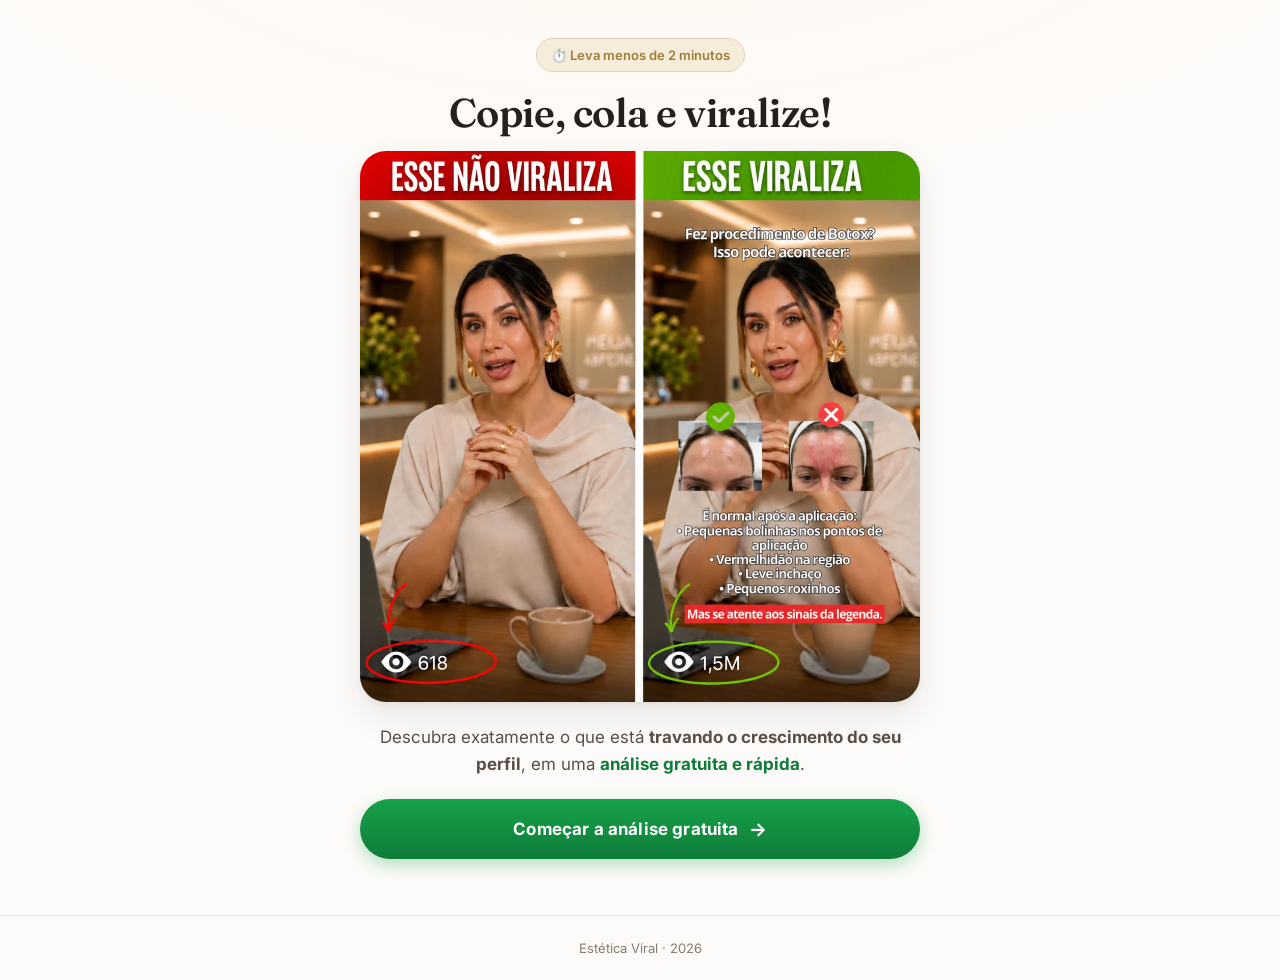
==== index.html @ 7d058a98 "Refaz o quiz de estética com novo visual e passo a passo em 12 telas Reconstrói o funil interativo c" ====
<!DOCTYPE html>
<html lang="pt-BR">
<head>
<meta charset="utf-8">
<meta name="viewport" content="width=device-width, initial-scale=1, viewport-fit=cover">
<title>Estética Viral — Análise gratuita do seu Instagram</title>
<meta name="description" content="Descubra em 2 minutos o que está travando o crescimento do seu perfil de estética e receba um plano de conteúdo personalizado.">
<meta name="theme-color" content="#FDFBF9">
<meta name="robots" content="noindex">

<meta property="og:type" content="website">
<meta property="og:title" content="Estética Viral — Análise gratuita do seu Instagram">
<meta property="og:description" content="Descubra o que está travando o crescimento do seu perfil de estética.">
<meta property="og:image" content="assets/img/comparativo-viral.webp">

<link rel="icon" href="data:image/svg+xml,<svg xmlns='http://www.w3.org/2000/svg' viewBox='0 0 100 100'><text y='.9em' font-size='90'>✨</text></svg>">
<link rel="preconnect" href="https://fonts.googleapis.com">
<link rel="preconnect" href="https://fonts.gstatic.com" crossorigin>
<link href="https://fonts.googleapis.com/css2?family=Fraunces:opsz,wght@9..144,600;9..144,700&family=Inter:wght@400;500;600;700&display=swap" rel="stylesheet">
<link rel="preload" as="image" href="assets/img/comparativo-viral.webp">
<link rel="stylesheet" href="assets/css/style.css">
</head>
<body>

<a class="skip-link" href="#quiz">Ir para o conteúdo</a>

<!-- Barra de progresso (aparece só nas etapas de pergunta) -->
<header class="topbar" id="topbar" hidden>
  <div class="topbar__inner">
    <button class="topbar__back" id="btnBack" type="button" aria-label="Voltar para a etapa anterior">
      <svg viewBox="0 0 24 24" aria-hidden="true"><path d="M15 5l-7 7 7 7" fill="none" stroke="currentColor" stroke-width="2" stroke-linecap="round" stroke-linejoin="round"/></svg>
    </button>
    <div class="progress" role="progressbar" aria-valuemin="0" aria-valuemax="100" aria-valuenow="0" aria-label="Progresso do quiz">
      <div class="progress__bar" id="progressBar"></div>
    </div>
    <span class="topbar__count" id="stepCount">1/7</span>
  </div>
</header>

<main id="quiz" class="quiz" aria-live="polite"></main>

<footer class="sitefoot">
  <p>Estética Viral · <span id="year"></span></p>
</footer>

<!-- Região para anúncios a leitores de tela -->
<div class="sr-only" role="status" id="srStatus"></div>

<script src="assets/js/content.js"></script>
<script src="assets/js/quiz.js"></script>
</body>
</html>
---- assets/css/style.css ----
/* ==========================================================================
   Estética Viral — quiz funnel
   Paleta nude + dourado (nicho estética), CTA verde para conversão.
   ========================================================================== */

:root {
  --nude-50:  #FDFBF9;
  --nude-100: #F8F2EC;
  --nude-200: #EFE3D6;
  --nude-300: #E2D0BE;

  --ink:      #26201C;
  --ink-soft: #5B4E45;
  --muted:    #8A7A6E;

  --gold:      #C8A45C;
  --gold-deep: #A07C34;
  --gold-soft: #F6ECDA;

  --green:      #17A24A;
  --green-deep: #0E7C38;
  --green-soft: #E4F5E9;

  --rose:      #E9B7B0;
  --danger:    #C0392B;
  --danger-bg: #FBE4E1;

  --radius:    18px;
  --radius-lg: 26px;
  --shadow-sm: 0 1px 2px rgba(38,32,28,.06), 0 4px 12px rgba(38,32,28,.05);
  --shadow-md: 0 2px 6px rgba(38,32,28,.07), 0 14px 34px rgba(38,32,28,.09);
  --shadow-cta: 0 6px 18px rgba(23,162,74,.32);

  --wrap: 560px;
  --ease: cubic-bezier(.22,.8,.3,1);
}

*, *::before, *::after { box-sizing: border-box; }

html { -webkit-text-size-adjust: 100%; }

body {
  margin: 0;
  background: var(--nude-50);
  background-image:
    radial-gradient(1100px 520px at 50% -180px, #FFF7EE 0%, rgba(255,247,238,0) 70%);
  color: var(--ink);
  font-family: 'Inter', -apple-system, BlinkMacSystemFont, 'Segoe UI', Roboto, sans-serif;
  font-size: 17px;
  line-height: 1.55;
  -webkit-font-smoothing: antialiased;
  min-height: 100svh;
  display: flex;
  flex-direction: column;
}

img { max-width: 100%; display: block; }

.sr-only {
  position: absolute; width: 1px; height: 1px; padding: 0; margin: -1px;
  overflow: hidden; clip: rect(0 0 0 0); white-space: nowrap; border: 0;
}

.skip-link {
  position: absolute; left: -9999px; top: 0; z-index: 100;
  background: var(--ink); color: #fff; padding: 10px 16px; border-radius: 0 0 10px 0;
}
.skip-link:focus { left: 0; }

:focus-visible {
  outline: 3px solid var(--gold);
  outline-offset: 3px;
  border-radius: 6px;
}

.hl { color: var(--green-deep); font-weight: 700; }

/* --------------------------------------------------------------- topbar -- */

.topbar {
  position: sticky; top: 0; z-index: 20;
  background: rgba(253,251,249,.88);
  backdrop-filter: saturate(180%) blur(12px);
  border-bottom: 1px solid var(--nude-200);
  padding: 10px 0 11px;
}

.topbar__inner {
  width: min(100% - 32px, var(--wrap));
  margin-inline: auto;
  display: flex; align-items: center; gap: 12px;
}

.topbar__back {
  flex: none;
  width: 34px; height: 34px;
  display: grid; place-items: center;
  border: 1px solid var(--nude-200);
  background: #fff;
  border-radius: 50%;
  color: var(--ink-soft);
  cursor: pointer;
  transition: transform .18s var(--ease), border-color .18s;
}
.topbar__back svg { width: 17px; height: 17px; }
.topbar__back:hover { border-color: var(--gold); transform: translateX(-2px); }
.topbar__back[hidden] { visibility: hidden; display: grid; }

.progress {
  flex: 1;
  height: 7px;
  background: var(--nude-200);
  border-radius: 99px;
  overflow: hidden;
}
.progress__bar {
  height: 100%;
  width: 0;
  border-radius: 99px;
  background: linear-gradient(90deg, var(--gold) 0%, var(--gold-deep) 100%);
  transition: width .55s var(--ease);
}

.topbar__count {
  flex: none;
  font-size: 13px; font-weight: 600;
  color: var(--muted);
  font-variant-numeric: tabular-nums;
}

/* ----------------------------------------------------------------- shell -- */

.quiz {
  flex: 1;
  width: min(100% - 32px, var(--wrap));
  margin-inline: auto;
  padding: 26px 0 40px;
}

.step {
  animation: stepIn .45s var(--ease) both;
}
@keyframes stepIn {
  from { opacity: 0; transform: translateY(14px); }
  to   { opacity: 1; transform: none; }
}

/* ----------------------------------------------------------- typography -- */

h1, h2, h3 {
  font-family: 'Fraunces', Georgia, serif;
  font-weight: 600;
  line-height: 1.16;
  letter-spacing: -.01em;
  margin: 0 0 14px;
  text-wrap: balance;
}

h1 { font-size: clamp(30px, 8vw, 40px); }
h2 { font-size: clamp(24px, 6.2vw, 31px); }
h3 { font-size: 19px; }

.lead {
  font-size: 17px;
  color: var(--ink-soft);
  margin: 0 0 22px;
  text-wrap: pretty;
}

.hint {
  font-size: 15px;
  color: var(--muted);
  margin: -6px 0 20px;
}

.center { text-align: center; }

/* ------------------------------------------------------------- elements -- */

.badge {
  display: inline-block;
  font-size: 13px; font-weight: 600;
  color: var(--gold-deep);
  background: var(--gold-soft);
  border: 1px solid var(--nude-300);
  padding: 6px 14px;
  border-radius: 99px;
  margin-bottom: 18px;
}

.hero {
  border-radius: var(--radius-lg);
  overflow: hidden;
  box-shadow: var(--shadow-md);
  margin: 0 0 22px;
  background: var(--nude-100);
}
.hero img { width: 100%; height: auto; }

/* ------------------------------------------------------------- botões ---- */

.btn {
  display: flex; align-items: center; justify-content: center; gap: 10px;
  width: 100%;
  min-height: 60px;
  padding: 16px 22px;
  border: 0; border-radius: 99px;
  font: inherit; font-size: 17px; font-weight: 700;
  letter-spacing: .01em;
  text-align: center; text-decoration: none;
  color: #fff;
  background: linear-gradient(180deg, var(--green) 0%, var(--green-deep) 100%);
  box-shadow: var(--shadow-cta);
  cursor: pointer;
  transition: transform .16s var(--ease), box-shadow .16s var(--ease), filter .16s;
}
.btn:hover { transform: translateY(-2px); box-shadow: 0 10px 26px rgba(23,162,74,.38); }
.btn:active { transform: translateY(0) scale(.99); }
.btn[disabled] {
  background: var(--nude-200);
  color: var(--muted);
  box-shadow: none;
  cursor: not-allowed;
  transform: none;
}
.btn__arrow { font-size: 19px; line-height: 1; }

.btn--pulse { animation: pulse 2.4s ease-in-out infinite; }
@keyframes pulse {
  0%, 100% { box-shadow: 0 6px 18px rgba(23,162,74,.32); }
  50%      { box-shadow: 0 6px 30px rgba(23,162,74,.55); }
}

.cta-wrap { margin-top: 26px; }
.cta-note {
  margin: 12px 0 0;
  font-size: 13.5px; color: var(--muted); text-align: center;
}

/* --------------------------------------------------------- opções lista -- */

.options { display: grid; gap: 12px; margin: 4px 0 0; }

.option {
  position: relative;
  display: flex; align-items: center; gap: 14px;
  width: 100%;
  padding: 18px 20px;
  text-align: left;
  font: inherit; font-size: 16.5px; font-weight: 500;
  color: var(--ink);
  background: #fff;
  border: 1.5px solid var(--nude-200);
  border-radius: var(--radius);
  box-shadow: var(--shadow-sm);
  cursor: pointer;
  transition: border-color .18s var(--ease), transform .18s var(--ease),
              box-shadow .18s var(--ease), background-color .18s;
}
.option:hover {
  border-color: var(--gold);
  transform: translateY(-2px);
  box-shadow: var(--shadow-md);
}
.option__mark {
  flex: none;
  width: 24px; height: 24px;
  border: 2px solid var(--nude-300);
  border-radius: 50%;
  display: grid; place-items: center;
  transition: all .18s var(--ease);
}
.option__mark svg { width: 13px; height: 13px; opacity: 0; transform: scale(.4); transition: all .18s var(--ease); color: #fff; }
.option[aria-checked="true"] {
  border-color: var(--gold);
  background: var(--gold-soft);
}
.option[aria-checked="true"] .option__mark {
  background: var(--gold-deep);
  border-color: var(--gold-deep);
}
.option[aria-checked="true"] .option__mark svg { opacity: 1; transform: scale(1); }

/* ---------------------------------------------------------- cards foto --- */

.cards {
  display: grid;
  grid-template-columns: repeat(2, 1fr);
  gap: 12px;
}

.card {
  position: relative;
  display: flex; flex-direction: column;
  padding: 0;
  text-align: center;
  font: inherit;
  color: var(--ink);
  background: #fff;
  border: 1.5px solid var(--nude-200);
  border-radius: var(--radius);
  box-shadow: var(--shadow-sm);
  overflow: hidden;
  cursor: pointer;
  transition: border-color .18s var(--ease), transform .18s var(--ease), box-shadow .18s var(--ease);
}
.card:hover { transform: translateY(-3px); border-color: var(--gold); box-shadow: var(--shadow-md); }

.card__media { aspect-ratio: 5 / 4; overflow: hidden; background: var(--nude-100); }
.card__media img { width: 100%; height: 100%; object-fit: cover; transition: transform .5s var(--ease); }
.card:hover .card__media img { transform: scale(1.05); }

.card--illustration .card__media { aspect-ratio: 1 / 1; padding: 8px; background: #fff; }
.card--illustration .card__media img { object-fit: contain; }

.card__body {
  flex: 1;
  display: flex; flex-direction: column; justify-content: center; gap: 4px;
  padding: 13px 13px 15px;
}
.card__title { font-size: 15px; font-weight: 700; }
.card__label { font-size: 13.5px; line-height: 1.4; color: var(--ink-soft); }
.card--illustration .card__label { font-size: 13px; }

.card__check {
  position: absolute; top: 9px; right: 9px;
  width: 27px; height: 27px;
  border-radius: 50%;
  background: rgba(255,255,255,.92);
  border: 1.5px solid var(--nude-300);
  display: grid; place-items: center;
  box-shadow: 0 2px 6px rgba(0,0,0,.1);
  transition: all .2s var(--ease);
}
.card__check svg { width: 14px; height: 14px; color: #fff; opacity: 0; transform: scale(.4); transition: all .2s var(--ease); }

.card[aria-checked="true"] { border-color: var(--gold-deep); background: var(--gold-soft); }
.card[aria-checked="true"] .card__check { background: var(--gold-deep); border-color: var(--gold-deep); }
.card[aria-checked="true"] .card__check svg { opacity: 1; transform: scale(1); }

/* --------------------------------------------------------------- input --- */

.field { margin: 6px 0 0; }
.field__label {
  display: block;
  font-size: 16px; font-weight: 700;
  margin-bottom: 10px;
}
.field__box {
  display: flex; align-items: center;
  background: #fff;
  border: 1.5px solid var(--nude-200);
  border-radius: 99px;
  padding: 0 20px;
  box-shadow: var(--shadow-sm);
  transition: border-color .18s, box-shadow .18s;
}
.field__box:focus-within {
  border-color: var(--gold);
  box-shadow: 0 0 0 4px rgba(200,164,92,.18);
}
.field__at { font-size: 18px; font-weight: 600; color: var(--muted); padding-right: 2px; }
.field__box input {
  flex: 1;
  border: 0; outline: 0; background: transparent;
  font: inherit; font-size: 17px;
  color: var(--ink);
  padding: 18px 0;
  min-width: 0;
}
.field__box input::placeholder { color: #B9AAA0; }

.field__error {
  display: none;
  color: var(--danger);
  font-size: 14px; font-weight: 600;
  margin: 10px 0 0;
}
.field__error.is-visible { display: block; }

/* ------------------------------------------------------------- loading --- */

.loading {
  min-height: 62vh;
  display: flex; flex-direction: column; justify-content: center;
  gap: 22px;
  padding: 20px 0;
}

.loading__spinner {
  width: 54px; height: 54px;
  margin: 0 auto 6px;
  border-radius: 50%;
  border: 3px solid var(--nude-200);
  border-top-color: var(--gold-deep);
  animation: spin .9s linear infinite;
}
@keyframes spin { to { transform: rotate(360deg); } }

.loading__list {
  display: grid; gap: 16px;
  margin: 0 auto; padding: 0;
  list-style: none;
  width: fit-content;
  max-width: 100%;
  text-align: left;
}

.loading__item {
  display: flex; align-items: center; gap: 13px;
  font-size: 16px; font-weight: 600;
  color: #C0B3A9;
  transition: color .35s var(--ease);
}
.loading__icon {
  flex: none;
  width: 26px; height: 26px;
  border-radius: 50%;
  background: var(--nude-200);
  display: grid; place-items: center;
  color: #fff;
  transition: background-color .35s var(--ease);
}
.loading__icon svg { width: 14px; height: 14px; }

.loading__item.is-active { color: var(--gold-deep); }
.loading__item.is-active .loading__icon { background: var(--gold); animation: beat 1.1s ease-in-out infinite; }
.loading__item.is-done   { color: var(--ink); }
.loading__item.is-done .loading__icon { background: var(--green); }
@keyframes beat { 50% { transform: scale(1.14); } }

.loading__track {
  height: 7px;
  background: var(--nude-200);
  border-radius: 99px;
  overflow: hidden;
  margin-top: 6px;
}
.loading__fill {
  height: 100%; width: 0;
  border-radius: 99px;
  background: linear-gradient(90deg, var(--gold), var(--gold-deep));
  transition: width .4s linear;
}

/* -------------------------------------------------------------- análise -- */

.kicker {
  display: inline-block;
  font-size: 13px; font-weight: 700; letter-spacing: .08em; text-transform: uppercase;
  color: var(--green-deep);
  background: var(--green-soft);
  padding: 7px 15px;
  border-radius: 99px;
  margin-bottom: 16px;
}

.handle-chip {
  display: inline-flex; align-items: center; gap: 7px;
  font-size: 14px; font-weight: 600;
  color: var(--ink-soft);
  background: #fff;
  border: 1px solid var(--nude-200);
  padding: 7px 15px;
  border-radius: 99px;
  margin-bottom: 18px;
  box-shadow: var(--shadow-sm);
}

.chart {
  border-radius: var(--radius);
  overflow: hidden;
  box-shadow: var(--shadow-sm);
  border: 1px solid var(--nude-200);
  margin: 4px 0 28px;
}

.erro {
  background: var(--danger-bg);
  border: 1px solid #F3C9C3;
  border-left: 5px solid var(--rose);
  border-radius: var(--radius);
  padding: 20px 20px 18px;
  margin-bottom: 16px;
  opacity: 0;
  transform: translateY(16px);
}
.erro.is-in { animation: stepIn .5s var(--ease) both; }

.erro__title {
  display: flex; gap: 10px;
  font-family: 'Inter', sans-serif;
  font-size: 17.5px; font-weight: 700; line-height: 1.32;
  margin: 0 0 10px;
  color: #7E2B21;
}
.erro p { margin: 0 0 10px; font-size: 16px; color: #4B2C27; }
.erro p:last-child { margin-bottom: 0; }

.virada { margin: 34px 0 20px; text-align: center; }
.virada h2 { font-size: clamp(22px, 5.6vw, 28px); }

.slider {
  border-radius: var(--radius);
  padding: 20px 20px 16px;
  background: linear-gradient(90deg, #E8705F 0%, #E9B14C 50%, #4FD07A 100%);
  box-shadow: var(--shadow-md);
  margin-bottom: 24px;
}
.slider__title {
  font-family: 'Inter', sans-serif;
  font-size: 15.5px; font-weight: 700; color: #21331F;
  margin: 0 0 16px;
  text-align: center;
}
.slider__track {
  position: relative;
  height: 14px;
  background: rgba(255,255,255,.85);
  border-radius: 99px;
  margin-bottom: 12px;
}
.slider__knob {
  position: absolute; top: 50%; left: 0;
  width: 28px; height: 28px;
  transform: translate(-50%, -50%);
  background: #fff;
  border: 3px solid rgba(255,255,255,.95);
  border-radius: 50%;
  box-shadow: 0 2px 8px rgba(0,0,0,.25);
  transition: left 1.6s var(--ease);
}
.slider__labels {
  display: flex; justify-content: space-between;
  font-size: 13.5px; font-weight: 700; color: #21331F;
}

.destaque {
  background: var(--green-soft);
  border: 1px solid #BDE3C9;
  border-left: 5px solid var(--green);
  border-radius: var(--radius);
  padding: 20px;
  font-size: 16.5px;
  margin-bottom: 24px;
}
.destaque p { margin: 0; }

.fecho { text-align: center; margin-bottom: 8px; }
.fecho p { margin: 0 0 12px; font-size: 17px; }

/* --------------------------------------------------------------- oferta -- */

.video-frame {
  position: relative;
  aspect-ratio: 9 / 16;
  max-width: 340px;
  margin: 0 auto 26px;
  border-radius: var(--radius-lg);
  overflow: hidden;
  background: #17120F;
  box-shadow: var(--shadow-md);
}
.video-frame iframe { width: 100%; height: 100%; border: 0; display: block; }

.video-frame__placeholder {
  position: absolute; inset: 0;
  display: flex; flex-direction: column; align-items: center; justify-content: center;
  gap: 14px;
  color: #EFE3D6;
  text-align: center;
  padding: 24px;
  background: linear-gradient(160deg, #3A2E27 0%, #17120F 100%);
}
.video-frame__play {
  width: 64px; height: 64px;
  border-radius: 50%;
  background: rgba(255,255,255,.14);
  border: 2px solid rgba(255,255,255,.5);
  display: grid; place-items: center;
  font-size: 24px;
  padding-left: 5px;
}
.video-frame__placeholder small { font-size: 13px; opacity: .7; max-width: 24ch; line-height: 1.4; }

.bullets { list-style: none; padding: 0; margin: 0 0 26px; display: grid; gap: 12px; }
.bullets li {
  display: flex; gap: 11px; align-items: flex-start;
  font-size: 16px;
  background: #fff;
  border: 1px solid var(--nude-200);
  border-radius: 14px;
  padding: 14px 16px;
  box-shadow: var(--shadow-sm);
}
.bullets li::before {
  content: '✓';
  flex: none;
  width: 22px; height: 22px;
  border-radius: 50%;
  background: var(--green);
  color: #fff;
  font-size: 13px; font-weight: 700;
  display: grid; place-items: center;
  margin-top: 1px;
}

.offer-card {
  border: 2px solid var(--danger);
  border-radius: var(--radius);
  overflow: hidden;
  background: #fff;
  box-shadow: var(--shadow-md);
  margin-bottom: 22px;
}
.offer-card__flag {
  background: linear-gradient(90deg, #E33D2B, #C0392B);
  color: #fff;
  font-size: 15px; font-weight: 700;
  text-align: center;
  padding: 9px 12px;
}
.offer-card__body {
  display: flex; align-items: center; justify-content: space-between; gap: 14px;
  padding: 18px 20px;
  flex-wrap: wrap;
}
.offer-card__name {
  font-family: 'Fraunces', serif;
  font-size: 23px; font-weight: 600;
}
.offer-card__price {
  background: var(--nude-100);
  border-radius: 14px;
  padding: 10px 16px;
  text-align: right;
  line-height: 1.2;
}
.offer-card__from { display: block; font-size: 13px; color: var(--muted); text-decoration: line-through; }
.offer-card__now  { font-size: 30px; font-weight: 700; letter-spacing: -.02em; }
.offer-card__now small { font-size: 16px; font-weight: 700; }
.offer-card__cash { display: block; font-size: 12.5px; color: var(--muted); }

.timer { text-align: center; margin: 26px 0 8px; }
.timer__ring {
  width: 116px; height: 116px;
  margin: 0 auto 12px;
  border-radius: 50%;
  border: 4px solid var(--danger);
  display: grid; place-items: center;
  font-size: 29px; font-weight: 700;
  color: var(--danger);
  font-variant-numeric: tabular-nums;
  background: #fff;
  box-shadow: 0 6px 20px rgba(192,57,43,.16);
}
.timer__label { color: var(--danger); font-weight: 600; font-size: 15.5px; margin: 0; }

.guarantee {
  margin: 22px 0 0;
  padding: 16px 18px;
  background: var(--nude-100);
  border: 1px dashed var(--nude-300);
  border-radius: 14px;
  font-size: 14.5px; color: var(--ink-soft);
  text-align: center;
}

/* Barra fixa de checkout: entra quando o botão principal sai da tela. */
.dock {
  position: fixed;
  left: 0; right: 0; bottom: 0;
  z-index: 30;
  padding: 12px 16px calc(12px + env(safe-area-inset-bottom));
  background: rgba(253,251,249,.94);
  backdrop-filter: saturate(180%) blur(12px);
  border-top: 1px solid var(--nude-200);
  transform: translateY(120%);
  opacity: 0;
  visibility: hidden;
  transition: transform .3s var(--ease), opacity .3s var(--ease), visibility .3s;
}
.dock.is-visible { transform: none; opacity: 1; visibility: visible; }
.dock .btn { max-width: var(--wrap); margin-inline: auto; min-height: 56px; }

/* --------------------------------------------------------------- footer -- */

.sitefoot {
  padding: 22px 16px calc(22px + env(safe-area-inset-bottom));
  text-align: center;
  font-size: 13px;
  color: var(--muted);
  border-top: 1px solid var(--nude-200);
}
.sitefoot p { margin: 0; }

/* ------------------------------------------------------------ responsivo -- */

@media (min-width: 620px) {
  body { font-size: 17.5px; }
  .quiz { padding: 38px 0 56px; }
  .cards { gap: 16px; }
  .card__title { font-size: 16px; }
  .card__label { font-size: 14px; }
  .video-frame { max-width: 380px; }
}

@media (prefers-reduced-motion: reduce) {
  *, *::before, *::after {
    animation-duration: .01ms !important;
    animation-iteration-count: 1 !important;
    transition-duration: .01ms !important;
  }
}
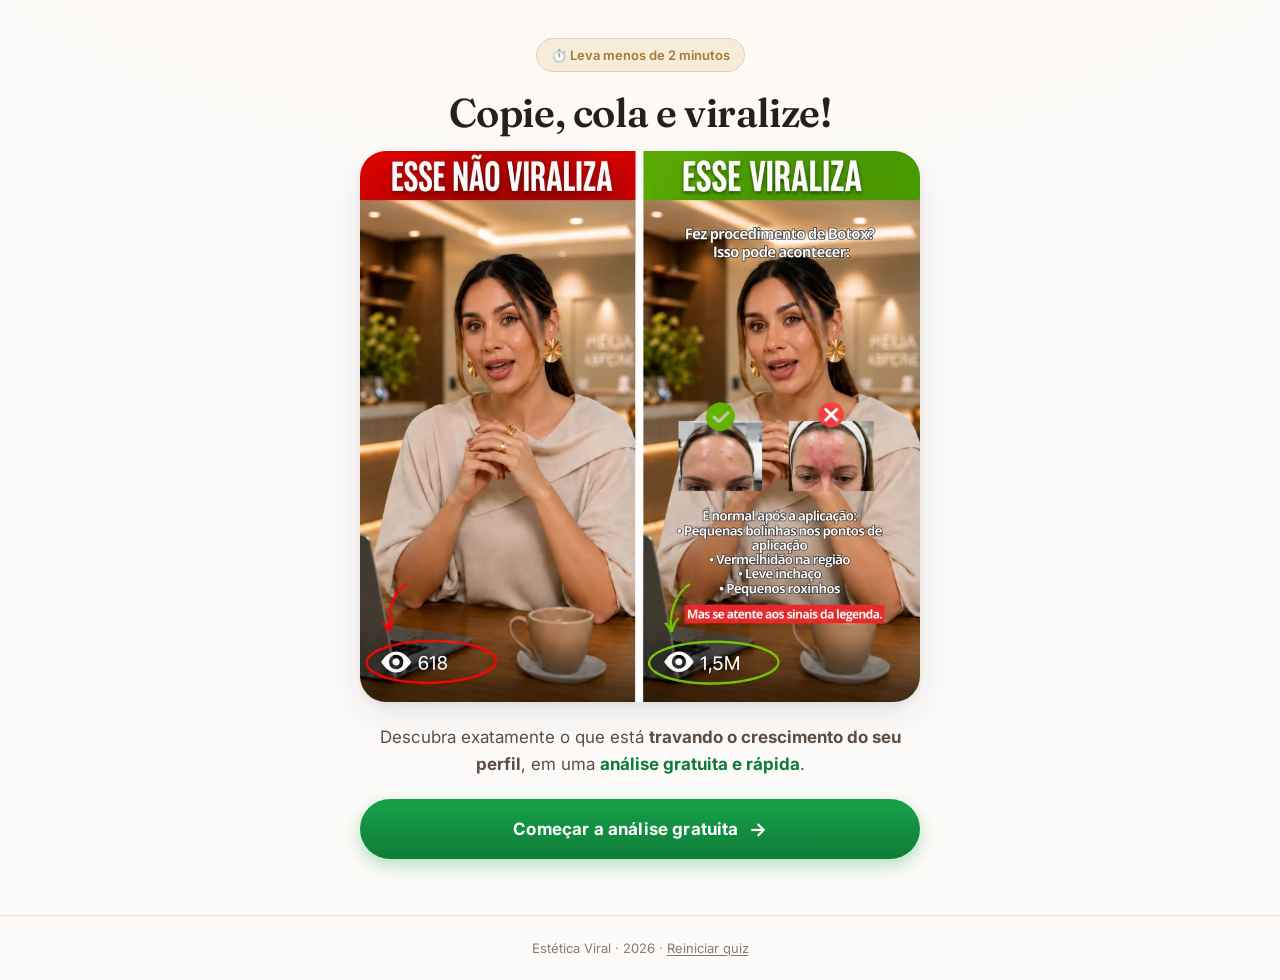
==== commit b93a4f44: "Troca o reinício por URL por um botão visível no rodapé O link com ?reiniciar dependia do visualizad" ====
--- a/index.html
+++ b/index.html
@@ -40,7 +40,9 @@
 <main id="quiz" class="quiz" aria-live="polite"></main>
 
 <footer class="sitefoot">
-  <p>Estética Viral · <span id="year"></span></p>
+  <p>Estética Viral · <span id="year"></span> ·
+    <button type="button" class="sitefoot__reset" id="btnReset">Reiniciar quiz</button>
+  </p>
 </footer>
 
 <!-- Região para anúncios a leitores de tela -->
--- a/assets/css/style.css
+++ b/assets/css/style.css
@@ -712,3 +712,16 @@
     transition-duration: .01ms !important;
   }
 }
+
+.sitefoot__reset {
+  border: 0;
+  background: none;
+  padding: 0;
+  font: inherit;
+  font-size: 13px;
+  color: var(--muted);
+  text-decoration: underline;
+  text-underline-offset: 2px;
+  cursor: pointer;
+}
+.sitefoot__reset:hover { color: var(--gold-deep); }
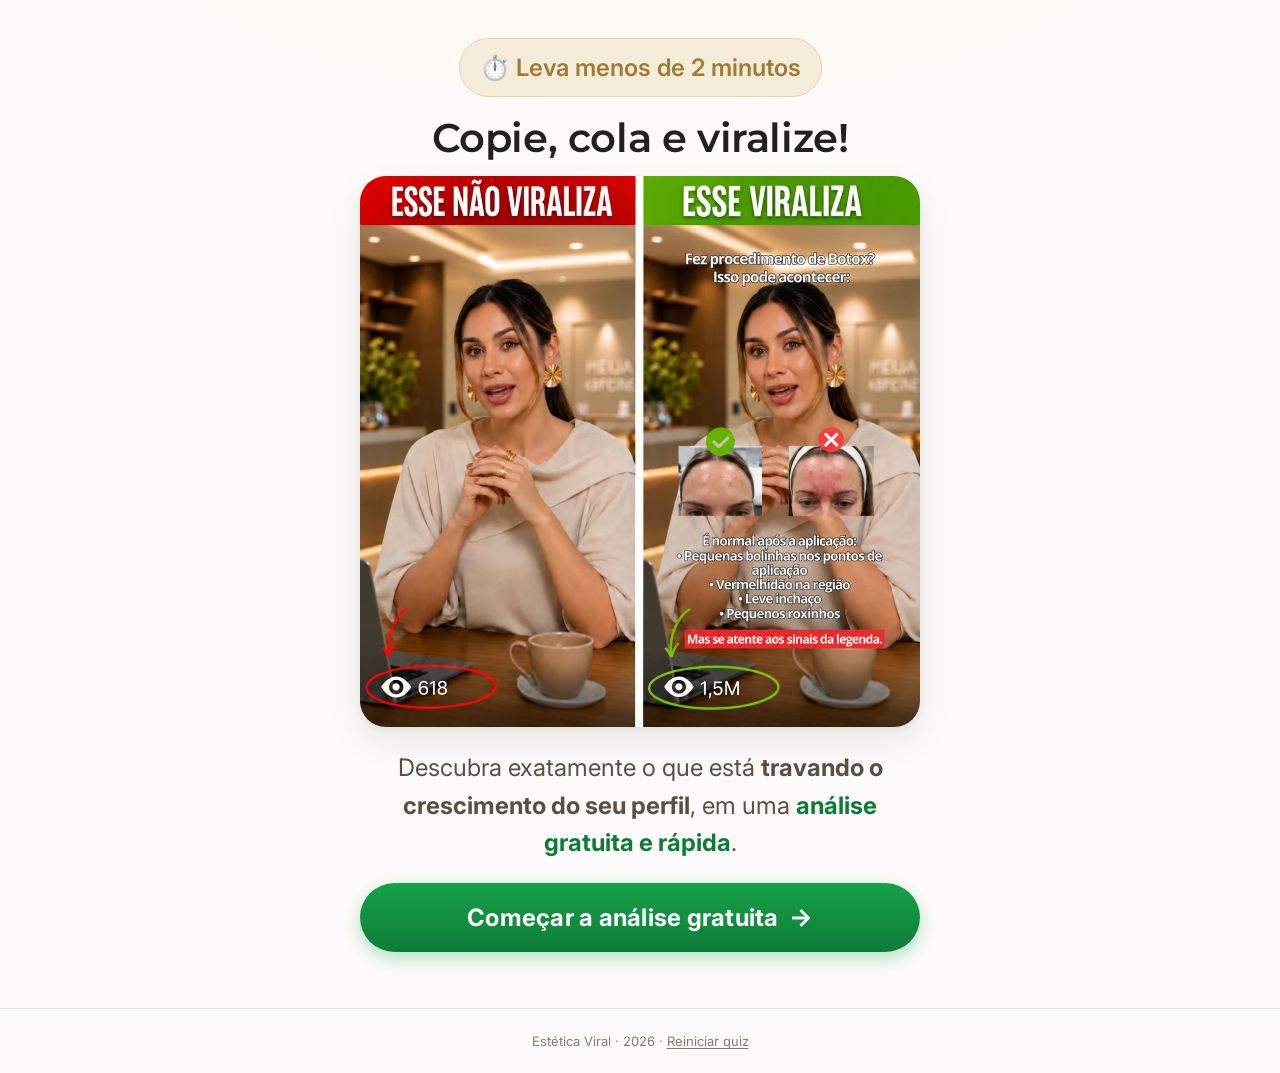
==== commit 58d9fef0: "Padroniza a tipografia: títulos em Montserrat e texto em 24px Troca a fonte serifada (Fraunces) dos " ====
--- a/index.html
+++ b/index.html
@@ -16,7 +16,7 @@
 <link rel="icon" href="data:image/svg+xml,<svg xmlns='http://www.w3.org/2000/svg' viewBox='0 0 100 100'><text y='.9em' font-size='90'>✨</text></svg>">
 <link rel="preconnect" href="https://fonts.googleapis.com">
 <link rel="preconnect" href="https://fonts.gstatic.com" crossorigin>
-<link href="https://fonts.googleapis.com/css2?family=Fraunces:opsz,wght@9..144,600;9..144,700&family=Inter:wght@400;500;600;700&display=swap" rel="stylesheet">
+<link href="https://fonts.googleapis.com/css2?family=Montserrat:wght@600;700&family=Inter:wght@400;500;600;700&display=swap" rel="stylesheet">
 <link rel="preload" as="image" href="assets/img/comparativo-viral.webp">
 <link rel="stylesheet" href="assets/css/style.css">
 </head>
--- a/assets/css/style.css
+++ b/assets/css/style.css
@@ -33,6 +33,10 @@
 
   --wrap: 560px;
   --ease: cubic-bezier(.22,.8,.3,1);
+
+  /* Tamanho único para todo texto de apoio (legendas, opções, avisos, rodapé
+     de oferta) — mantém o quiz inteiro no mesmo padrão de leitura. */
+  --text-body: 24px;
 }
 
 *, *::before, *::after { box-sizing: border-box; }
@@ -148,7 +152,7 @@
 /* ----------------------------------------------------------- typography -- */
 
 h1, h2, h3 {
-  font-family: 'Fraunces', Georgia, serif;
+  font-family: 'Montserrat', -apple-system, BlinkMacSystemFont, 'Segoe UI', Arial, sans-serif;
   font-weight: 600;
   line-height: 1.16;
   letter-spacing: -.01em;
@@ -161,14 +165,14 @@
 h3 { font-size: 19px; }
 
 .lead {
-  font-size: 17px;
+  font-size: var(--text-body);
   color: var(--ink-soft);
   margin: 0 0 22px;
   text-wrap: pretty;
 }
 
 .hint {
-  font-size: 15px;
+  font-size: var(--text-body);
   color: var(--muted);
   margin: -6px 0 20px;
 }
@@ -179,11 +183,11 @@
 
 .badge {
   display: inline-block;
-  font-size: 13px; font-weight: 600;
+  font-size: var(--text-body); font-weight: 600;
   color: var(--gold-deep);
   background: var(--gold-soft);
   border: 1px solid var(--nude-300);
-  padding: 6px 14px;
+  padding: 10px 20px;
   border-radius: 99px;
   margin-bottom: 18px;
 }
@@ -205,7 +209,7 @@
   min-height: 60px;
   padding: 16px 22px;
   border: 0; border-radius: 99px;
-  font: inherit; font-size: 17px; font-weight: 700;
+  font: inherit; font-size: var(--text-body); font-weight: 700;
   letter-spacing: .01em;
   text-align: center; text-decoration: none;
   color: #fff;
@@ -223,7 +227,7 @@
   cursor: not-allowed;
   transform: none;
 }
-.btn__arrow { font-size: 19px; line-height: 1; }
+.btn__arrow { font-size: 1.05em; line-height: 1; }
 
 .btn--pulse { animation: pulse 2.4s ease-in-out infinite; }
 @keyframes pulse {
@@ -233,8 +237,8 @@
 
 .cta-wrap { margin-top: 26px; }
 .cta-note {
-  margin: 12px 0 0;
-  font-size: 13.5px; color: var(--muted); text-align: center;
+  margin: 14px 0 0;
+  font-size: var(--text-body); color: var(--muted); text-align: center;
 }
 
 /* --------------------------------------------------------- opções lista -- */
@@ -247,7 +251,7 @@
   width: 100%;
   padding: 18px 20px;
   text-align: left;
-  font: inherit; font-size: 16.5px; font-weight: 500;
+  font: inherit; font-size: var(--text-body); font-weight: 500;
   color: var(--ink);
   background: #fff;
   border: 1.5px solid var(--nude-200);
@@ -286,7 +290,7 @@
 .cards {
   display: grid;
   grid-template-columns: repeat(2, 1fr);
-  gap: 12px;
+  gap: 14px;
 }
 
 .card {
@@ -315,12 +319,17 @@
 
 .card__body {
   flex: 1;
-  display: flex; flex-direction: column; justify-content: center; gap: 4px;
-  padding: 13px 13px 15px;
-}
-.card__title { font-size: 15px; font-weight: 700; }
-.card__label { font-size: 13.5px; line-height: 1.4; color: var(--ink-soft); }
-.card--illustration .card__label { font-size: 13px; }
+  display: flex; flex-direction: column; justify-content: center; gap: 8px;
+  padding: 16px 16px 18px;
+}
+.card__title {
+  font-size: var(--text-body); font-weight: 700; line-height: 1.25;
+  overflow-wrap: break-word; hyphens: auto;
+}
+.card__label {
+  font-size: var(--text-body); line-height: 1.4; color: var(--ink-soft);
+  overflow-wrap: break-word; hyphens: auto;
+}
 
 .card__check {
   position: absolute; top: 9px; right: 9px;
@@ -343,7 +352,7 @@
 .field { margin: 6px 0 0; }
 .field__label {
   display: block;
-  font-size: 16px; font-weight: 700;
+  font-size: var(--text-body); font-weight: 700;
   margin-bottom: 10px;
 }
 .field__box {
@@ -359,11 +368,11 @@
   border-color: var(--gold);
   box-shadow: 0 0 0 4px rgba(200,164,92,.18);
 }
-.field__at { font-size: 18px; font-weight: 600; color: var(--muted); padding-right: 2px; }
+.field__at { font-size: var(--text-body); font-weight: 600; color: var(--muted); padding-right: 2px; }
 .field__box input {
   flex: 1;
   border: 0; outline: 0; background: transparent;
-  font: inherit; font-size: 17px;
+  font: inherit; font-size: var(--text-body);
   color: var(--ink);
   padding: 18px 0;
   min-width: 0;
@@ -373,7 +382,7 @@
 .field__error {
   display: none;
   color: var(--danger);
-  font-size: 14px; font-weight: 600;
+  font-size: var(--text-body); font-weight: 600;
   margin: 10px 0 0;
 }
 .field__error.is-visible { display: block; }
@@ -408,7 +417,7 @@
 
 .loading__item {
   display: flex; align-items: center; gap: 13px;
-  font-size: 16px; font-weight: 600;
+  font-size: var(--text-body); font-weight: 600;
   color: #C0B3A9;
   transition: color .35s var(--ease);
 }
@@ -447,21 +456,21 @@
 
 .kicker {
   display: inline-block;
-  font-size: 13px; font-weight: 700; letter-spacing: .08em; text-transform: uppercase;
+  font-size: var(--text-body); font-weight: 700; letter-spacing: .04em; text-transform: uppercase;
   color: var(--green-deep);
   background: var(--green-soft);
-  padding: 7px 15px;
+  padding: 10px 20px;
   border-radius: 99px;
   margin-bottom: 16px;
 }
 
 .handle-chip {
   display: inline-flex; align-items: center; gap: 7px;
-  font-size: 14px; font-weight: 600;
+  font-size: var(--text-body); font-weight: 600;
   color: var(--ink-soft);
   background: #fff;
   border: 1px solid var(--nude-200);
-  padding: 7px 15px;
+  padding: 10px 20px;
   border-radius: 99px;
   margin-bottom: 18px;
   box-shadow: var(--shadow-sm);
@@ -490,11 +499,11 @@
 .erro__title {
   display: flex; gap: 10px;
   font-family: 'Inter', sans-serif;
-  font-size: 17.5px; font-weight: 700; line-height: 1.32;
+  font-size: var(--text-body); font-weight: 700; line-height: 1.32;
   margin: 0 0 10px;
   color: #7E2B21;
 }
-.erro p { margin: 0 0 10px; font-size: 16px; color: #4B2C27; }
+.erro p { margin: 0 0 10px; font-size: var(--text-body); color: #4B2C27; }
 .erro p:last-child { margin-bottom: 0; }
 
 .virada { margin: 34px 0 20px; text-align: center; }
@@ -502,15 +511,15 @@
 
 .slider {
   border-radius: var(--radius);
-  padding: 20px 20px 16px;
+  padding: 22px 20px 18px;
   background: linear-gradient(90deg, #E8705F 0%, #E9B14C 50%, #4FD07A 100%);
   box-shadow: var(--shadow-md);
   margin-bottom: 24px;
 }
 .slider__title {
   font-family: 'Inter', sans-serif;
-  font-size: 15.5px; font-weight: 700; color: #21331F;
-  margin: 0 0 16px;
+  font-size: var(--text-body); font-weight: 700; color: #21331F;
+  margin: 0 0 18px;
   text-align: center;
 }
 .slider__track {
@@ -518,7 +527,7 @@
   height: 14px;
   background: rgba(255,255,255,.85);
   border-radius: 99px;
-  margin-bottom: 12px;
+  margin-bottom: 16px;
 }
 .slider__knob {
   position: absolute; top: 50%; left: 0;
@@ -532,7 +541,7 @@
 }
 .slider__labels {
   display: flex; justify-content: space-between;
-  font-size: 13.5px; font-weight: 700; color: #21331F;
+  font-size: var(--text-body); font-weight: 700; color: #21331F;
 }
 
 .destaque {
@@ -541,13 +550,13 @@
   border-left: 5px solid var(--green);
   border-radius: var(--radius);
   padding: 20px;
-  font-size: 16.5px;
+  font-size: var(--text-body);
   margin-bottom: 24px;
 }
 .destaque p { margin: 0; }
 
 .fecho { text-align: center; margin-bottom: 8px; }
-.fecho p { margin: 0 0 12px; font-size: 17px; }
+.fecho p { margin: 0 0 12px; font-size: var(--text-body); }
 
 /* --------------------------------------------------------------- oferta -- */
 
@@ -566,7 +575,7 @@
 .video-frame__placeholder {
   position: absolute; inset: 0;
   display: flex; flex-direction: column; align-items: center; justify-content: center;
-  gap: 14px;
+  gap: 16px;
   color: #EFE3D6;
   text-align: center;
   padding: 24px;
@@ -581,28 +590,28 @@
   font-size: 24px;
   padding-left: 5px;
 }
-.video-frame__placeholder small { font-size: 13px; opacity: .7; max-width: 24ch; line-height: 1.4; }
+.video-frame__placeholder small { font-size: var(--text-body); opacity: .7; max-width: 22ch; line-height: 1.4; }
 
 .bullets { list-style: none; padding: 0; margin: 0 0 26px; display: grid; gap: 12px; }
 .bullets li {
-  display: flex; gap: 11px; align-items: flex-start;
-  font-size: 16px;
+  display: flex; gap: 12px; align-items: flex-start;
+  font-size: var(--text-body);
   background: #fff;
   border: 1px solid var(--nude-200);
   border-radius: 14px;
-  padding: 14px 16px;
+  padding: 16px 18px;
   box-shadow: var(--shadow-sm);
 }
 .bullets li::before {
   content: '✓';
   flex: none;
-  width: 22px; height: 22px;
+  width: 26px; height: 26px;
   border-radius: 50%;
   background: var(--green);
   color: #fff;
-  font-size: 13px; font-weight: 700;
+  font-size: 15px; font-weight: 700;
   display: grid; place-items: center;
-  margin-top: 1px;
+  margin-top: 2px;
 }
 
 .offer-card {
@@ -616,9 +625,9 @@
 .offer-card__flag {
   background: linear-gradient(90deg, #E33D2B, #C0392B);
   color: #fff;
-  font-size: 15px; font-weight: 700;
+  font-size: var(--text-body); font-weight: 700;
   text-align: center;
-  padding: 9px 12px;
+  padding: 12px 14px;
 }
 .offer-card__body {
   display: flex; align-items: center; justify-content: space-between; gap: 14px;
@@ -626,8 +635,8 @@
   flex-wrap: wrap;
 }
 .offer-card__name {
-  font-family: 'Fraunces', serif;
-  font-size: 23px; font-weight: 600;
+  font-family: 'Montserrat', -apple-system, BlinkMacSystemFont, 'Segoe UI', Arial, sans-serif;
+  font-size: var(--text-body); font-weight: 600;
 }
 .offer-card__price {
   background: var(--nude-100);
@@ -636,10 +645,10 @@
   text-align: right;
   line-height: 1.2;
 }
-.offer-card__from { display: block; font-size: 13px; color: var(--muted); text-decoration: line-through; }
-.offer-card__now  { font-size: 30px; font-weight: 700; letter-spacing: -.02em; }
-.offer-card__now small { font-size: 16px; font-weight: 700; }
-.offer-card__cash { display: block; font-size: 12.5px; color: var(--muted); }
+.offer-card__from { display: block; font-size: var(--text-body); color: var(--muted); text-decoration: line-through; }
+.offer-card__now  { font-size: 34px; font-weight: 700; letter-spacing: -.02em; }
+.offer-card__now small { font-size: 18px; font-weight: 700; }
+.offer-card__cash { display: block; font-size: var(--text-body); color: var(--muted); }
 
 .timer { text-align: center; margin: 26px 0 8px; }
 .timer__ring {
@@ -654,15 +663,15 @@
   background: #fff;
   box-shadow: 0 6px 20px rgba(192,57,43,.16);
 }
-.timer__label { color: var(--danger); font-weight: 600; font-size: 15.5px; margin: 0; }
+.timer__label { color: var(--danger); font-weight: 600; font-size: var(--text-body); margin: 8px 0 0; }
 
 .guarantee {
   margin: 22px 0 0;
-  padding: 16px 18px;
+  padding: 18px 20px;
   background: var(--nude-100);
   border: 1px dashed var(--nude-300);
   border-radius: 14px;
-  font-size: 14.5px; color: var(--ink-soft);
+  font-size: var(--text-body); color: var(--ink-soft);
   text-align: center;
 }
 
@@ -700,8 +709,6 @@
   body { font-size: 17.5px; }
   .quiz { padding: 38px 0 56px; }
   .cards { gap: 16px; }
-  .card__title { font-size: 16px; }
-  .card__label { font-size: 14px; }
   .video-frame { max-width: 380px; }
 }
 
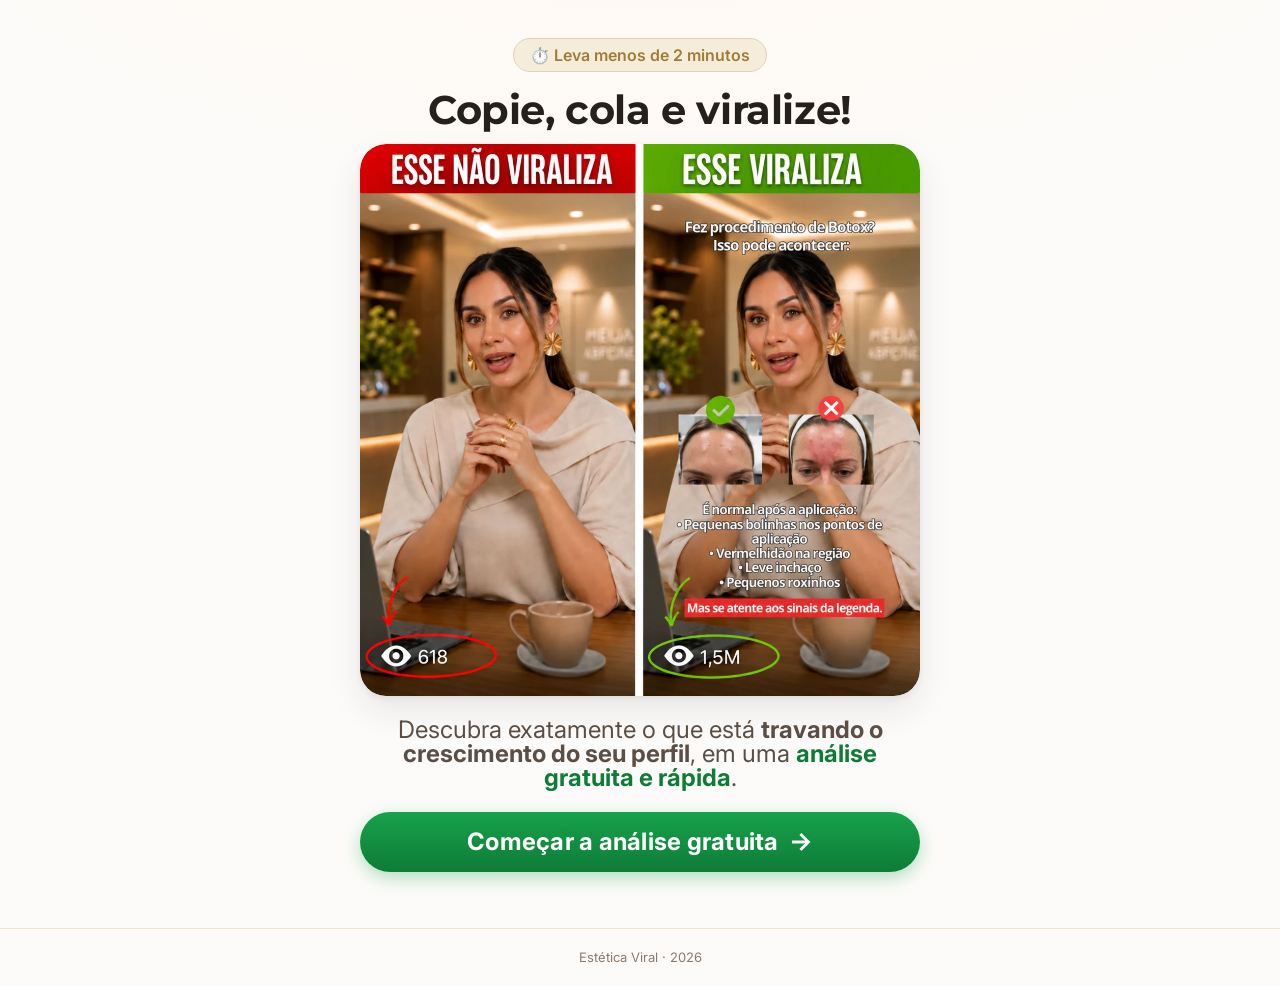
==== commit e0112054: "Instala o pixel da Metrito e torna o quiz sempre linear e sem memória Adiciona o código de rastreame" ====
--- a/index.html
+++ b/index.html
@@ -19,6 +19,21 @@
 <link href="https://fonts.googleapis.com/css2?family=Montserrat:wght@600;700&family=Inter:wght@400;500;600;700&display=swap" rel="stylesheet">
 <link rel="preload" as="image" href="assets/img/comparativo-viral.webp">
 <link rel="stylesheet" href="assets/css/style.css">
+
+<!-- Metrito Tracking Code -->
+<script>
+  !(function(t,r,a,c,k,i,n,g){
+  a="mtrt";c="script";k=window;i=document;n=new URL(location);g=n.searchParams;
+  if(k[a])return;t="/"+a+"tag.js?id="+(g.get(a+"id")||t);n.host="sst."+n.host.replace(/^w{3}./i,"");
+  [g.get(a+"url")||n.origin].concat(r).reduce(function(w,x){return w.catch(x?new Promise(function(y,z){
+  n=i.createElement(c);n.src=x+t;n.async=!0;n.onload=y;n.onerror=z;
+  g=i.getElementsByTagName(c)[0];g.parentNode.insertBefore(n,g)}):
+  Promise.reject())},Promise.reject());a=k[a]=function(){a.track?
+  a.track.apply(a,arguments):a.queue.push(arguments)};a.ver=1;a.queue=[];
+  k.metrito||(k.metrito=a)})(
+  "MTC-E2ST4PD",["https://api.metrito.com/v2"]);
+</script>
+<!-- End Metrito Tracking Code -->
 </head>
 <body>
 
@@ -27,9 +42,6 @@
 <!-- Barra de progresso (aparece só nas etapas de pergunta) -->
 <header class="topbar" id="topbar" hidden>
   <div class="topbar__inner">
-    <button class="topbar__back" id="btnBack" type="button" aria-label="Voltar para a etapa anterior">
-      <svg viewBox="0 0 24 24" aria-hidden="true"><path d="M15 5l-7 7 7 7" fill="none" stroke="currentColor" stroke-width="2" stroke-linecap="round" stroke-linejoin="round"/></svg>
-    </button>
     <div class="progress" role="progressbar" aria-valuemin="0" aria-valuemax="100" aria-valuenow="0" aria-label="Progresso do quiz">
       <div class="progress__bar" id="progressBar"></div>
     </div>
@@ -40,9 +52,7 @@
 <main id="quiz" class="quiz" aria-live="polite"></main>
 
 <footer class="sitefoot">
-  <p>Estética Viral · <span id="year"></span> ·
-    <button type="button" class="sitefoot__reset" id="btnReset">Reiniciar quiz</button>
-  </p>
+  <p>Estética Viral · <span id="year"></span></p>
 </footer>
 
 <!-- Região para anúncios a leitores de tela -->
--- a/assets/css/style.css
+++ b/assets/css/style.css
@@ -51,7 +51,7 @@
   color: var(--ink);
   font-family: 'Inter', -apple-system, BlinkMacSystemFont, 'Segoe UI', Roboto, sans-serif;
   font-size: 17px;
-  line-height: 1.55;
+  line-height: 1.0;
   -webkit-font-smoothing: antialiased;
   min-height: 100svh;
   display: flex;
@@ -95,21 +95,6 @@
   display: flex; align-items: center; gap: 12px;
 }
 
-.topbar__back {
-  flex: none;
-  width: 34px; height: 34px;
-  display: grid; place-items: center;
-  border: 1px solid var(--nude-200);
-  background: #fff;
-  border-radius: 50%;
-  color: var(--ink-soft);
-  cursor: pointer;
-  transition: transform .18s var(--ease), border-color .18s;
-}
-.topbar__back svg { width: 17px; height: 17px; }
-.topbar__back:hover { border-color: var(--gold); transform: translateX(-2px); }
-.topbar__back[hidden] { visibility: hidden; display: grid; }
-
 .progress {
   flex: 1;
   height: 7px;
@@ -153,8 +138,8 @@
 
 h1, h2, h3 {
   font-family: 'Montserrat', -apple-system, BlinkMacSystemFont, 'Segoe UI', Arial, sans-serif;
-  font-weight: 600;
-  line-height: 1.16;
+  font-weight: 700;
+  line-height: 1.0;
   letter-spacing: -.01em;
   margin: 0 0 14px;
   text-wrap: balance;
@@ -183,11 +168,11 @@
 
 .badge {
   display: inline-block;
-  font-size: var(--text-body); font-weight: 600;
+  font-size: 16px; font-weight: 600;
   color: var(--gold-deep);
   background: var(--gold-soft);
   border: 1px solid var(--nude-300);
-  padding: 10px 20px;
+  padding: 8px 16px;
   border-radius: 99px;
   margin-bottom: 18px;
 }
@@ -197,9 +182,9 @@
   overflow: hidden;
   box-shadow: var(--shadow-md);
   margin: 0 0 22px;
-  background: var(--nude-100);
-}
-.hero img { width: 100%; height: auto; }
+  line-height: 0;
+}
+.hero img { width: 100%; height: auto; display: block; border-radius: var(--radius-lg); }
 
 /* ------------------------------------------------------------- botões ---- */
 
@@ -323,11 +308,11 @@
   padding: 16px 16px 18px;
 }
 .card__title {
-  font-size: var(--text-body); font-weight: 700; line-height: 1.25;
+  font-size: var(--text-body); font-weight: 700; line-height: 1.0;
   overflow-wrap: break-word; hyphens: auto;
 }
 .card__label {
-  font-size: var(--text-body); line-height: 1.4; color: var(--ink-soft);
+  font-size: var(--text-body); line-height: 1.0; color: var(--ink-soft);
   overflow-wrap: break-word; hyphens: auto;
 }
 
@@ -352,7 +337,7 @@
 .field { margin: 6px 0 0; }
 .field__label {
   display: block;
-  font-size: var(--text-body); font-weight: 700;
+  font-size: var(--text-body); font-weight: 700; line-height: 1.0;
   margin-bottom: 10px;
 }
 .field__box {
@@ -482,7 +467,9 @@
   box-shadow: var(--shadow-sm);
   border: 1px solid var(--nude-200);
   margin: 4px 0 28px;
-}
+  line-height: 0;
+}
+.chart img { width: 100%; display: block; border-radius: var(--radius); }
 
 .erro {
   background: var(--danger-bg);
@@ -499,7 +486,7 @@
 .erro__title {
   display: flex; gap: 10px;
   font-family: 'Inter', sans-serif;
-  font-size: var(--text-body); font-weight: 700; line-height: 1.32;
+  font-size: var(--text-body); font-weight: 700; line-height: 1.0;
   margin: 0 0 10px;
   color: #7E2B21;
 }
@@ -518,7 +505,7 @@
 }
 .slider__title {
   font-family: 'Inter', sans-serif;
-  font-size: var(--text-body); font-weight: 700; color: #21331F;
+  font-size: var(--text-body); font-weight: 700; line-height: 1.0; color: #21331F;
   margin: 0 0 18px;
   text-align: center;
 }
@@ -572,6 +559,14 @@
 }
 .video-frame iframe { width: 100%; height: 100%; border: 0; display: block; }
 
+/* O player da VTurb já define a própria largura máxima e proporção
+   (caixa vertical 9:16 via padding-top), então a moldura só entra com
+   os cantos arredondados e a sombra — sem forçar tamanho por cima. */
+.video-frame--vturb {
+  aspect-ratio: auto;
+  max-width: none;
+}
+
 .video-frame__placeholder {
   position: absolute; inset: 0;
   display: flex; flex-direction: column; align-items: center; justify-content: center;
@@ -590,7 +585,7 @@
   font-size: 24px;
   padding-left: 5px;
 }
-.video-frame__placeholder small { font-size: var(--text-body); opacity: .7; max-width: 22ch; line-height: 1.4; }
+.video-frame__placeholder small { font-size: var(--text-body); opacity: .7; max-width: 22ch; line-height: 1.0; }
 
 .bullets { list-style: none; padding: 0; margin: 0 0 26px; display: grid; gap: 12px; }
 .bullets li {
@@ -636,14 +631,14 @@
 }
 .offer-card__name {
   font-family: 'Montserrat', -apple-system, BlinkMacSystemFont, 'Segoe UI', Arial, sans-serif;
-  font-size: var(--text-body); font-weight: 600;
+  font-size: var(--text-body); font-weight: 700; line-height: 1.0;
 }
 .offer-card__price {
   background: var(--nude-100);
   border-radius: 14px;
   padding: 10px 16px;
   text-align: right;
-  line-height: 1.2;
+  line-height: 1.0;
 }
 .offer-card__from { display: block; font-size: var(--text-body); color: var(--muted); text-decoration: line-through; }
 .offer-card__now  { font-size: 34px; font-weight: 700; letter-spacing: -.02em; }
@@ -719,16 +714,3 @@
     transition-duration: .01ms !important;
   }
 }
-
-.sitefoot__reset {
-  border: 0;
-  background: none;
-  padding: 0;
-  font: inherit;
-  font-size: 13px;
-  color: var(--muted);
-  text-decoration: underline;
-  text-underline-offset: 2px;
-  cursor: pointer;
-}
-.sitefoot__reset:hover { color: var(--gold-deep); }
